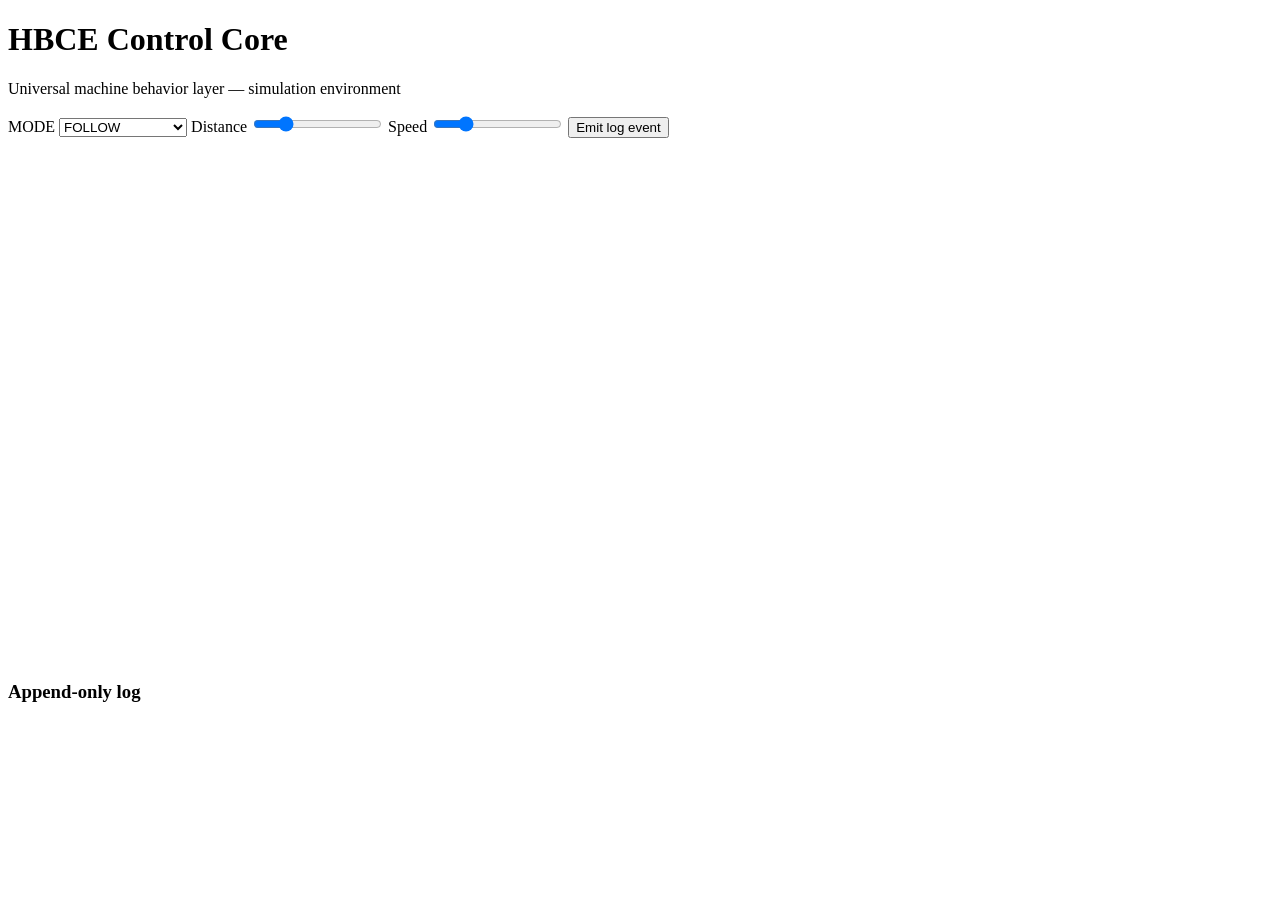
==== sim/control-core/index.html @ 36db41c7 "feat(core): initial autonomous control core simulator (follow/hover/explore + hash log)" ====
<!doctype html>
<html lang="en">
<head>
<meta charset="utf-8">
<meta name="viewport" content="width=device-width, initial-scale=1">
<title>HBCE Control Core — Autonomous Systems Lab</title>
<link rel="stylesheet" href="style.css">
</head>

<body>

<header class="top">
<h1>HBCE Control Core</h1>
<p>Universal machine behavior layer — simulation environment</p>
</header>

<section class="panel">

<div class="controls">
<label>MODE</label>
<select id="mode">
<option value="follow">FOLLOW</option>
<option value="hover">HOVER</option>
<option value="explore">EXPLORE_SAFE</option>
</select>

<label>Distance</label>
<input type="range" id="dist" min="20" max="200" value="60">

<label>Speed</label>
<input type="range" id="speed" min="1" max="10" value="3">

<button onclick="emitEvent()">Emit log event</button>
</div>

<canvas id="sim" width="900" height="520"></canvas>

</section>

<section class="log">
<h3>Append-only log</h3>
<pre id="log"></pre>
</section>

<script src="core.js"></script>
</body>
</html>
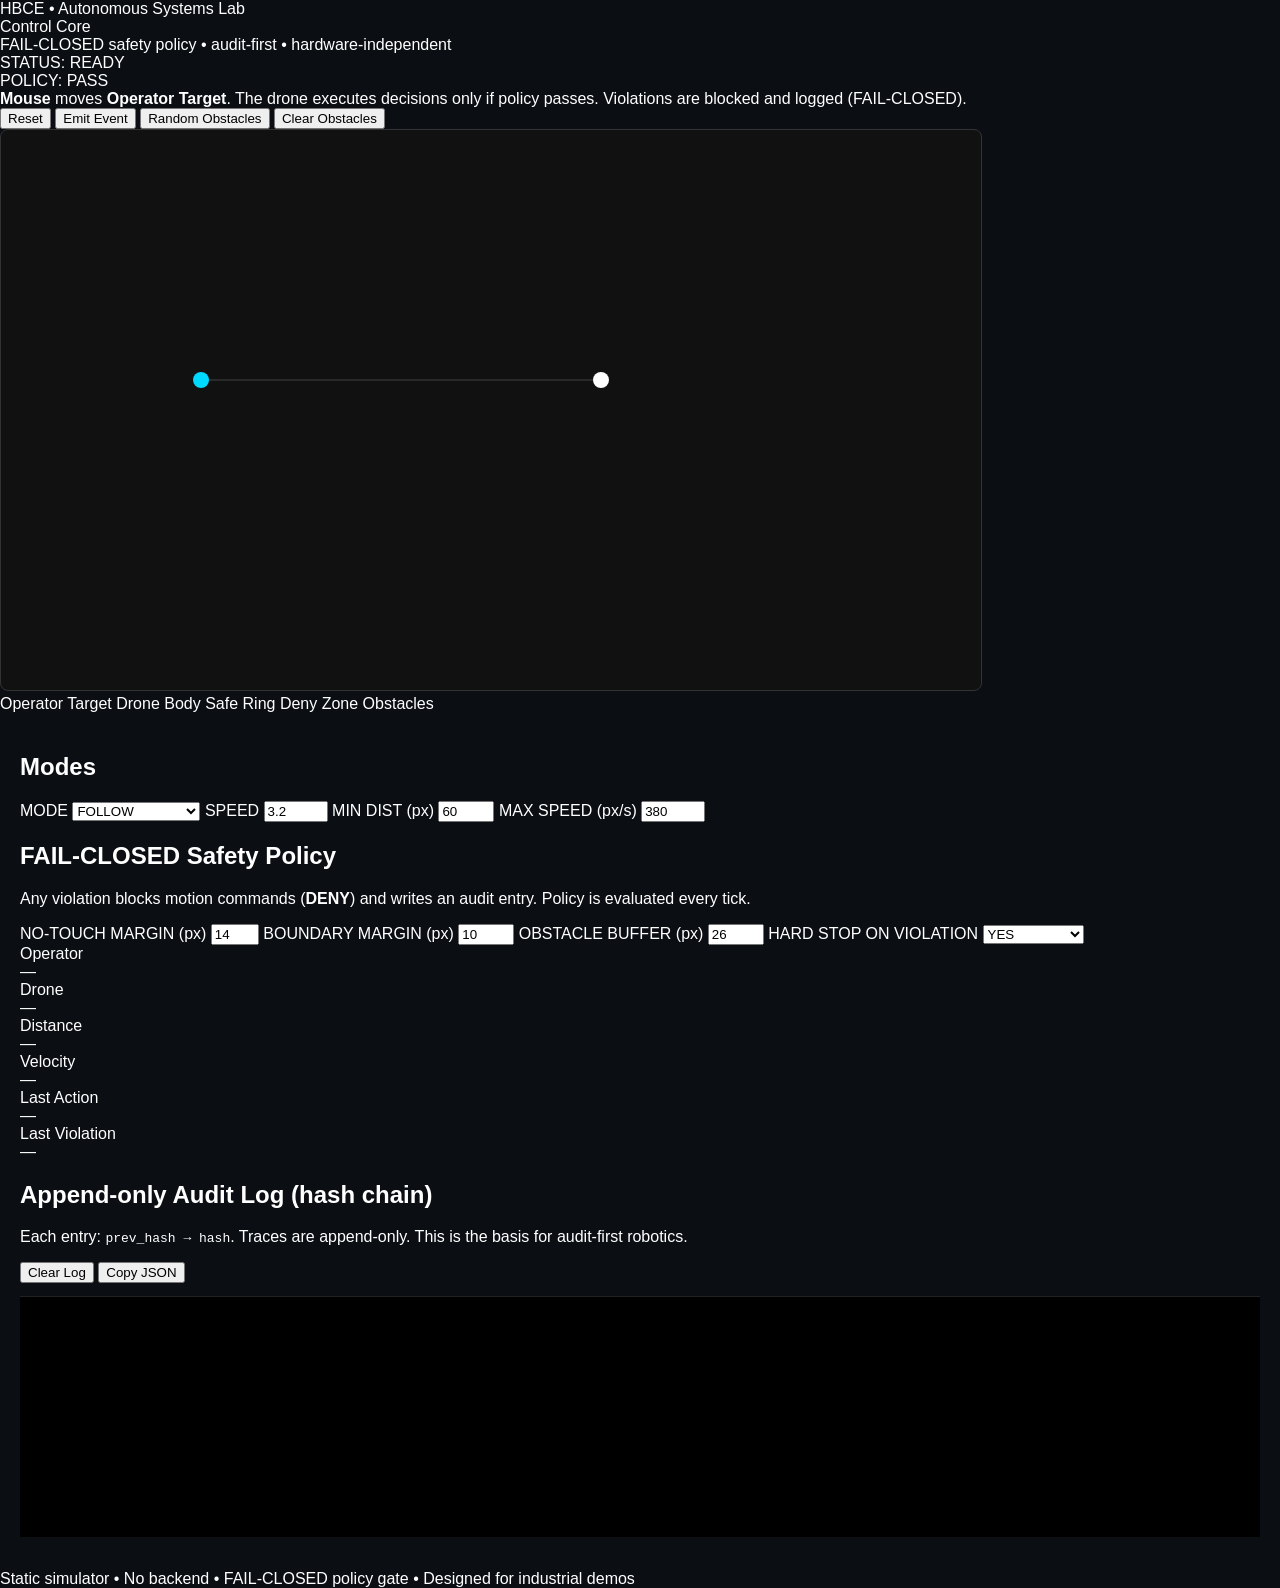
==== commit 651f4084: "feat(core): refactor simulator into FAIL-CLOSED policy gate + audit-first hash-chained log" ====
--- a/sim/control-core/index.html
+++ b/sim/control-core/index.html
@@ -1,47 +1,151 @@
 <!doctype html>
 <html lang="en">
 <head>
-<meta charset="utf-8">
-<meta name="viewport" content="width=device-width, initial-scale=1">
-<title>HBCE Control Core — Autonomous Systems Lab</title>
-<link rel="stylesheet" href="style.css">
+  <meta charset="utf-8" />
+  <meta name="viewport" content="width=device-width, initial-scale=1" />
+  <title>HBCE Control Core — FAIL-CLOSED Policy Simulator</title>
+  <meta name="description" content="Universal machine behavior core. FAIL-CLOSED constraints, safety policy, obstacle avoidance, append-only hash-chained audit log." />
+  <link rel="stylesheet" href="./style.css" />
 </head>
 
 <body>
+  <header class="topbar">
+    <div class="brand">
+      <div class="brand__kicker">HBCE • Autonomous Systems Lab</div>
+      <div class="brand__title">Control Core</div>
+      <div class="brand__sub">FAIL-CLOSED safety policy • audit-first • hardware-independent</div>
+    </div>
 
-<header class="top">
-<h1>HBCE Control Core</h1>
-<p>Universal machine behavior layer — simulation environment</p>
-</header>
+    <div class="statusbar">
+      <div class="pill" id="status">STATUS: READY</div>
+      <div class="pill pill--ghost" id="policyState">POLICY: PASS</div>
+    </div>
+  </header>
 
-<section class="panel">
+  <main class="layout">
+    <section class="stage">
+      <div class="stage__head">
+        <div class="hint">
+          <b>Mouse</b> moves <b>Operator Target</b>. The drone executes decisions only if policy passes.  
+          Violations are blocked and logged (FAIL-CLOSED).
+        </div>
 
-<div class="controls">
-<label>MODE</label>
-<select id="mode">
-<option value="follow">FOLLOW</option>
-<option value="hover">HOVER</option>
-<option value="explore">EXPLORE_SAFE</option>
-</select>
+        <div class="quick">
+          <button class="btn" id="btnReset">Reset</button>
+          <button class="btn btn--ghost" id="btnEmit">Emit Event</button>
+          <button class="btn btn--ghost" id="btnRandomObs">Random Obstacles</button>
+          <button class="btn btn--ghost" id="btnClearObs">Clear Obstacles</button>
+        </div>
+      </div>
 
-<label>Distance</label>
-<input type="range" id="dist" min="20" max="200" value="60">
+      <canvas id="sim" width="980" height="560"></canvas>
 
-<label>Speed</label>
-<input type="range" id="speed" min="1" max="10" value="3">
+      <div class="stage__foot">
+        <div class="legend">
+          <span class="dot dot--op"></span> Operator Target
+          <span class="dot dot--dr"></span> Drone Body
+          <span class="dot dot--safe"></span> Safe Ring
+          <span class="dot dot--deny"></span> Deny Zone
+          <span class="dot dot--obs"></span> Obstacles
+        </div>
+      </div>
+    </section>
 
-<button onclick="emitEvent()">Emit log event</button>
-</div>
+    <aside class="panel">
+      <div class="card">
+        <h2>Modes</h2>
 
-<canvas id="sim" width="900" height="520"></canvas>
+        <div class="grid2">
+          <label class="ctrl">
+            <span>MODE</span>
+            <select id="mode">
+              <option value="FOLLOW" selected>FOLLOW</option>
+              <option value="HOVER">HOVER</option>
+              <option value="EXPLORE_SAFE">EXPLORE_SAFE</option>
+            </select>
+          </label>
 
-</section>
+          <label class="ctrl">
+            <span>SPEED</span>
+            <input id="speed" type="number" min="0.2" max="12" step="0.1" value="3.2" />
+          </label>
 
-<section class="log">
-<h3>Append-only log</h3>
-<pre id="log"></pre>
-</section>
+          <label class="ctrl">
+            <span>MIN DIST (px)</span>
+            <input id="minDist" type="number" min="10" max="240" step="1" value="60" />
+          </label>
 
-<script src="core.js"></script>
+          <label class="ctrl">
+            <span>MAX SPEED (px/s)</span>
+            <input id="maxSpeed" type="number" min="20" max="1200" step="5" value="380" />
+          </label>
+        </div>
+      </div>
+
+      <div class="card">
+        <h2>FAIL-CLOSED Safety Policy</h2>
+        <p class="muted">
+          Any violation blocks motion commands (<b>DENY</b>) and writes an audit entry.
+          Policy is evaluated every tick.
+        </p>
+
+        <div class="grid2">
+          <label class="ctrl">
+            <span>NO-TOUCH MARGIN (px)</span>
+            <input id="noTouch" type="number" min="0" max="80" step="1" value="14" />
+          </label>
+
+          <label class="ctrl">
+            <span>BOUNDARY MARGIN (px)</span>
+            <input id="boundary" type="number" min="0" max="120" step="1" value="10" />
+          </label>
+
+          <label class="ctrl">
+            <span>OBSTACLE BUFFER (px)</span>
+            <input id="obsBuffer" type="number" min="0" max="120" step="1" value="26" />
+          </label>
+
+          <label class="ctrl">
+            <span>HARD STOP ON VIOLATION</span>
+            <select id="hardStop">
+              <option value="YES" selected>YES</option>
+              <option value="NO">NO (log only)</option>
+            </select>
+          </label>
+        </div>
+
+        <div class="policybox">
+          <div class="kv">
+            <div class="k">Operator</div><div class="v" id="tOp">—</div>
+            <div class="k">Drone</div><div class="v" id="tDr">—</div>
+            <div class="k">Distance</div><div class="v" id="tDist">—</div>
+            <div class="k">Velocity</div><div class="v" id="tVel">—</div>
+            <div class="k">Last Action</div><div class="v" id="tAct">—</div>
+            <div class="k">Last Violation</div><div class="v" id="tViol">—</div>
+          </div>
+        </div>
+      </div>
+
+      <div class="card">
+        <h2>Append-only Audit Log (hash chain)</h2>
+        <p class="muted">
+          Each entry: <code>prev_hash → hash</code>. Traces are append-only. This is the basis for audit-first robotics.
+        </p>
+
+        <div class="logbar">
+          <button class="btn btn--danger" id="btnClearLog">Clear Log</button>
+          <button class="btn btn--ghost" id="btnCopyLog">Copy JSON</button>
+        </div>
+
+        <pre class="log" id="log"></pre>
+      </div>
+    </aside>
+  </main>
+
+  <footer class="footer">
+    <div class="muted">Static simulator • No backend • FAIL-CLOSED policy gate • Designed for industrial demos</div>
+  </footer>
+
+  <script src="./core.js"></script>
 </body>
 </html>
--- a/sim/control-core/style.css
+++ b/sim/control-core/style.css
@@ -0,0 +1,40 @@
+body{
+background:#0b0f14;
+color:white;
+font-family:Arial,Helvetica,sans-serif;
+margin:0;
+}
+
+.top{
+padding:20px;
+border-bottom:1px solid #222;
+}
+
+.panel{
+padding:20px;
+}
+
+.controls{
+display:flex;
+gap:15px;
+align-items:center;
+margin-bottom:15px;
+}
+
+canvas{
+background:#111;
+border:1px solid #333;
+border-radius:8px;
+}
+
+.log{
+padding:20px;
+border-top:1px solid #222;
+}
+
+pre{
+background:#000;
+padding:15px;
+height:200px;
+overflow:auto;
+}
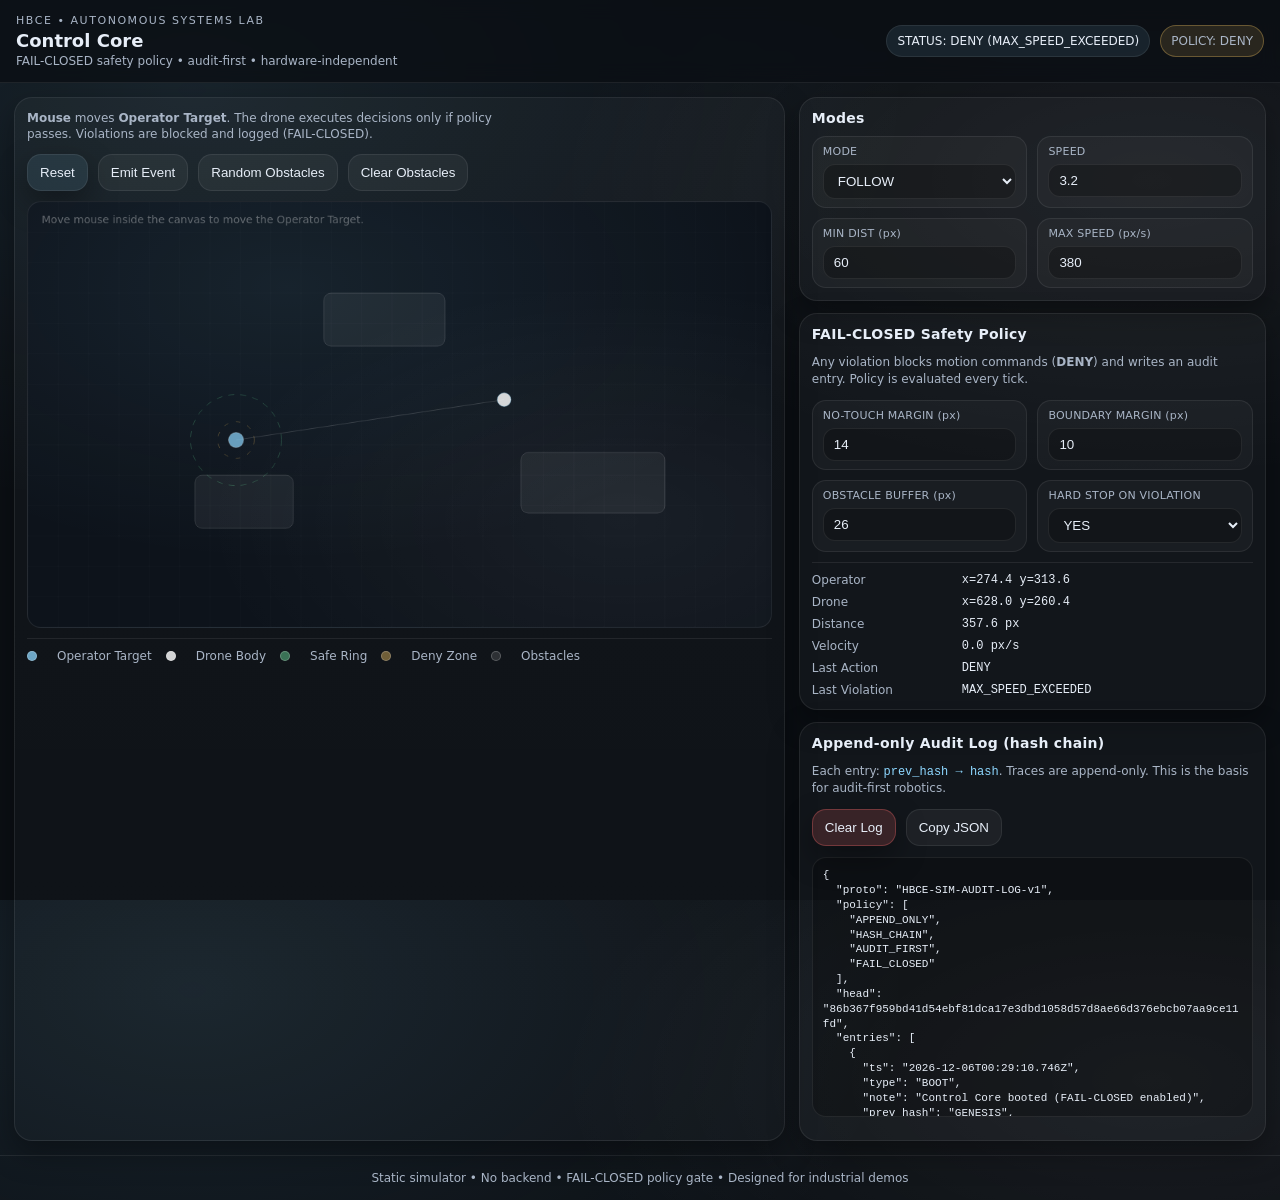
==== commit 43c31f70: "feat(core): refactor simulator into FAIL-CLOSED policy gate + audit-first hash-chained log" ====
--- a/sim/control-core/index.html
+++ b/sim/control-core/index.html
@@ -26,7 +26,7 @@
     <section class="stage">
       <div class="stage__head">
         <div class="hint">
-          <b>Mouse</b> moves <b>Operator Target</b>. The drone executes decisions only if policy passes.  
+          <b>Mouse</b> moves <b>Operator Target</b>. The drone executes decisions only if policy passes.
           Violations are blocked and logged (FAIL-CLOSED).
         </div>
 
--- a/sim/control-core/style.css
+++ b/sim/control-core/style.css
@@ -1,40 +1,224 @@
+:root{
+  --bg:#0b0f14;
+  --panel:#0f1620;
+  --panel2:#0d131b;
+  --text:#e7eef8;
+  --muted:#a9b5c6;
+  --line:rgba(255,255,255,.08);
+  --accent:#8dd7ff;
+  --danger:#ff6b6b;
+  --ok:#7CFFB2;
+  --deny:#ffcc66;
+  --shadow: 0 12px 30px rgba(0,0,0,.35);
+}
+
+*{ box-sizing:border-box; }
+html,body{ height:100%; }
 body{
-background:#0b0f14;
-color:white;
-font-family:Arial,Helvetica,sans-serif;
-margin:0;
-}
-
-.top{
-padding:20px;
-border-bottom:1px solid #222;
-}
+  margin:0;
+  font-family: ui-sans-serif, system-ui, -apple-system, Segoe UI, Roboto, Arial;
+  background: radial-gradient(1200px 700px at 15% 10%, rgba(141,215,255,.10), transparent 60%),
+              radial-gradient(1000px 500px at 90% 20%, rgba(255,255,255,.06), transparent 60%),
+              var(--bg);
+  color:var(--text);
+}
+
+code{ color: var(--accent); }
+
+.topbar{
+  position:sticky; top:0; z-index:10;
+  display:flex; gap:18px; align-items:center; justify-content:space-between;
+  padding:14px 16px;
+  border-bottom:1px solid var(--line);
+  background: rgba(11,15,20,.78);
+  backdrop-filter: blur(10px);
+}
+
+.brand{ display:flex; flex-direction:column; gap:3px; }
+.brand__kicker{
+  font-size:11px; letter-spacing:.14em; text-transform:uppercase;
+  color:var(--muted);
+}
+.brand__title{ font-size:18px; font-weight:900; }
+.brand__sub{ font-size:12px; color:var(--muted); }
+
+.statusbar{ display:flex; gap:10px; flex-wrap:wrap; align-items:center; }
+.pill{
+  padding:8px 10px;
+  border:1px solid var(--line);
+  border-radius:999px;
+  background: rgba(141,215,255,.10);
+  font-size:12px;
+}
+.pill--ghost{ background: rgba(255,255,255,.04); color:var(--muted); }
+.pill--ok{ background: rgba(124,255,178,.10); border-color: rgba(124,255,178,.25); }
+.pill--deny{ background: rgba(255,204,102,.12); border-color: rgba(255,204,102,.30); }
+
+.layout{
+  display:grid;
+  grid-template-columns: 1.65fr 1fr;
+  gap:14px;
+  padding:14px;
+  max-width: 1420px;
+  margin:0 auto;
+}
+
+.stage{
+  border:1px solid var(--line);
+  border-radius:18px;
+  background: linear-gradient(180deg, rgba(255,255,255,.03), rgba(255,255,255,.015));
+  padding:12px;
+  box-shadow: var(--shadow);
+  display:flex;
+  flex-direction:column;
+  gap:10px;
+}
+
+.stage__head{
+  display:flex;
+  gap:12px;
+  justify-content:space-between;
+  align-items:flex-start;
+  flex-wrap:wrap;
+}
+.hint{
+  color:var(--muted);
+  font-size:12px;
+  line-height:1.35;
+  max-width: 62ch;
+}
+.quick{ display:flex; gap:10px; flex-wrap:wrap; }
+
+canvas{
+  width:100%;
+  height:auto;
+  border-radius:14px;
+  border:1px solid var(--line);
+  background: radial-gradient(900px 500px at 35% 20%, rgba(141,215,255,.08), transparent 55%),
+              radial-gradient(700px 400px at 80% 75%, rgba(255,255,255,.05), transparent 60%),
+              var(--panel2);
+}
+
+.stage__foot{
+  border-top:1px solid var(--line);
+  padding-top:10px;
+}
+.legend{
+  display:flex; gap:14px; flex-wrap:wrap;
+  color:var(--muted); font-size:12px;
+  align-items:center;
+}
+.dot{
+  display:inline-block;
+  width:10px; height:10px;
+  border-radius:999px;
+  margin-right:6px;
+  border:1px solid rgba(255,255,255,.22);
+}
+.dot--op{ background: rgba(141,215,255,.75); }
+.dot--dr{ background: rgba(255,255,255,.82); }
+.dot--safe{ background: rgba(124,255,178,.40); }
+.dot--deny{ background: rgba(255,204,102,.40); }
+.dot--obs{ background: rgba(255,255,255,.12); }
 
 .panel{
-padding:20px;
-}
-
-.controls{
-display:flex;
-gap:15px;
-align-items:center;
-margin-bottom:15px;
-}
-
-canvas{
-background:#111;
-border:1px solid #333;
-border-radius:8px;
-}
-
+  display:flex;
+  flex-direction:column;
+  gap:12px;
+}
+
+.card{
+  border:1px solid var(--line);
+  border-radius:18px;
+  background: rgba(255,255,255,.03);
+  padding:12px;
+  box-shadow: var(--shadow);
+}
+.card h2{
+  font-size:14px;
+  margin:0 0 10px 0;
+  letter-spacing:.02em;
+}
+.muted{ color:var(--muted); font-size:12px; line-height:1.4; }
+
+.grid2{
+  display:grid;
+  grid-template-columns: 1fr 1fr;
+  gap:10px;
+}
+
+.ctrl{
+  display:flex;
+  flex-direction:column;
+  gap:6px;
+  padding:8px 10px;
+  border:1px solid var(--line);
+  border-radius:14px;
+  background: rgba(255,255,255,.03);
+}
+.ctrl span{
+  font-size:11px;
+  color:var(--muted);
+  letter-spacing:.02em;
+}
+.ctrl input, .ctrl select{
+  background: rgba(0,0,0,.25);
+  border:1px solid var(--line);
+  color:var(--text);
+  padding:8px 10px;
+  border-radius:12px;
+  outline:none;
+}
+
+.policybox{
+  margin-top:10px;
+  border-top:1px solid var(--line);
+  padding-top:10px;
+}
+.kv{
+  display:grid;
+  grid-template-columns: 140px 1fr;
+  gap:8px 10px;
+  font-size:12px;
+}
+.k{ color:var(--muted); }
+.v{
+  font-family: ui-monospace, SFMono-Regular, Menlo, Consolas, monospace;
+  word-break: break-word;
+}
+
+.btn{
+  border:1px solid var(--line);
+  background: rgba(141,215,255,.10);
+  color:var(--text);
+  padding:10px 12px;
+  border-radius:14px;
+  cursor:pointer;
+  box-shadow: var(--shadow);
+}
+.btn:hover{ filter:brightness(1.08); }
+.btn--ghost{ background: rgba(255,255,255,.05); box-shadow:none; }
+.btn--danger{ background: rgba(255,107,107,.16); border-color: rgba(255,107,107,.30); }
+
+.logbar{ display:flex; gap:10px; flex-wrap:wrap; margin:10px 0; }
 .log{
-padding:20px;
-border-top:1px solid #222;
-}
-
-pre{
-background:#000;
-padding:15px;
-height:200px;
-overflow:auto;
-}
+  height:260px;
+  overflow:auto;
+  background: rgba(0,0,0,.25);
+  border:1px solid var(--line);
+  border-radius:14px;
+  padding:10px;
+  font-size:11px;
+  line-height:1.35;
+  font-family: ui-monospace, SFMono-Regular, Menlo, Consolas, monospace;
+  white-space: pre-wrap;
+  word-break: break-word;
+}
+
+.footer{
+  padding:14px;
+  border-top:1px solid var(--line);
+  color:var(--muted);
+  text-align:center;
+  font-size:12px;
+}
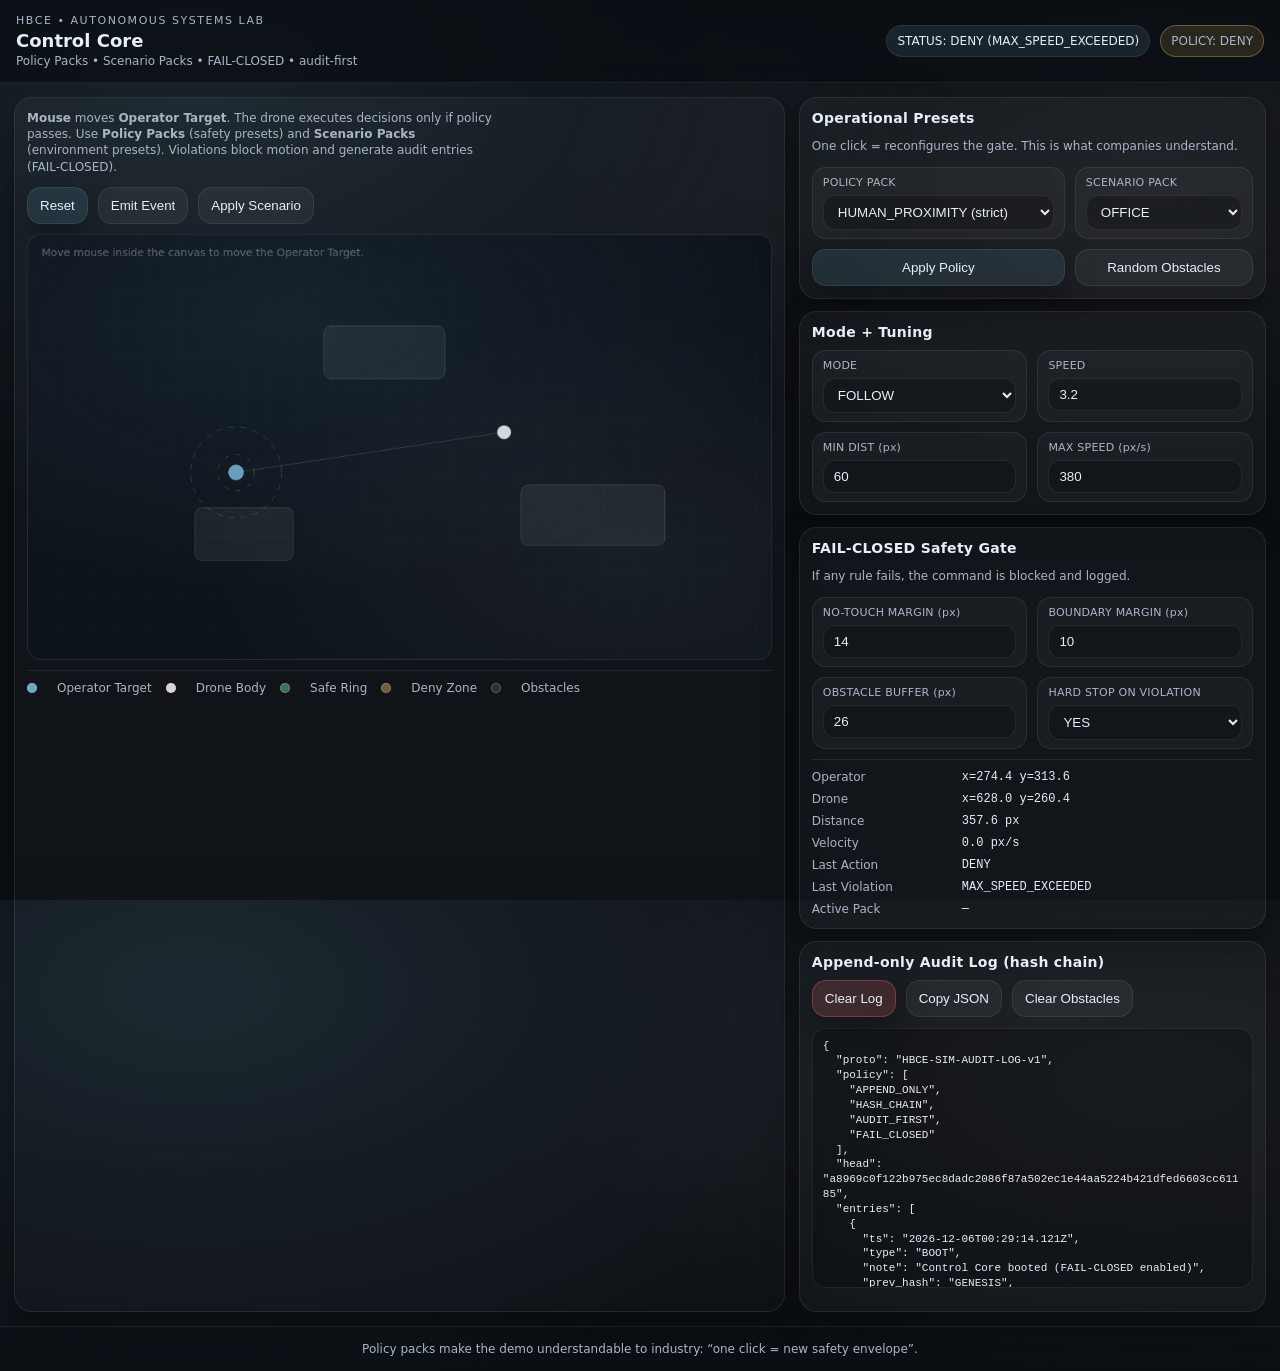
==== commit 37265b69: "feat(core): add policy packs + scenario packs for industrial-grade demos" ====
--- a/sim/control-core/index.html
+++ b/sim/control-core/index.html
@@ -3,8 +3,8 @@
 <head>
   <meta charset="utf-8" />
   <meta name="viewport" content="width=device-width, initial-scale=1" />
-  <title>HBCE Control Core — FAIL-CLOSED Policy Simulator</title>
-  <meta name="description" content="Universal machine behavior core. FAIL-CLOSED constraints, safety policy, obstacle avoidance, append-only hash-chained audit log." />
+  <title>HBCE Control Core — FAIL-CLOSED Policy Packs</title>
+  <meta name="description" content="Universal machine behavior core. Policy Packs + Scenario Packs. FAIL-CLOSED gate and hash-chained audit log." />
   <link rel="stylesheet" href="./style.css" />
 </head>
 
@@ -13,7 +13,7 @@
     <div class="brand">
       <div class="brand__kicker">HBCE • Autonomous Systems Lab</div>
       <div class="brand__title">Control Core</div>
-      <div class="brand__sub">FAIL-CLOSED safety policy • audit-first • hardware-independent</div>
+      <div class="brand__sub">Policy Packs • Scenario Packs • FAIL-CLOSED • audit-first</div>
     </div>
 
     <div class="statusbar">
@@ -27,14 +27,14 @@
       <div class="stage__head">
         <div class="hint">
           <b>Mouse</b> moves <b>Operator Target</b>. The drone executes decisions only if policy passes.
-          Violations are blocked and logged (FAIL-CLOSED).
+          Use <b>Policy Packs</b> (safety presets) and <b>Scenario Packs</b> (environment presets).
+          Violations block motion and generate audit entries (FAIL-CLOSED).
         </div>
 
         <div class="quick">
           <button class="btn" id="btnReset">Reset</button>
           <button class="btn btn--ghost" id="btnEmit">Emit Event</button>
-          <button class="btn btn--ghost" id="btnRandomObs">Random Obstacles</button>
-          <button class="btn btn--ghost" id="btnClearObs">Clear Obstacles</button>
+          <button class="btn btn--ghost" id="btnApplyScenario">Apply Scenario</button>
         </div>
       </div>
 
@@ -53,7 +53,37 @@
 
     <aside class="panel">
       <div class="card">
-        <h2>Modes</h2>
+        <h2>Operational Presets</h2>
+        <p class="muted">One click = reconfigures the gate. This is what companies understand.</p>
+
+        <div class="grid2">
+          <label class="ctrl">
+            <span>POLICY PACK</span>
+            <select id="policyPack">
+              <option value="HUMAN_PROXIMITY" selected>HUMAN_PROXIMITY (strict)</option>
+              <option value="WAREHOUSE">WAREHOUSE (balanced)</option>
+              <option value="INSPECTION">INSPECTION (slow + safe)</option>
+              <option value="LAB_CLEANROOM">LAB_CLEANROOM (very strict)</option>
+            </select>
+          </label>
+
+          <label class="ctrl">
+            <span>SCENARIO PACK</span>
+            <select id="scenarioPack">
+              <option value="OFFICE" selected>OFFICE</option>
+              <option value="WAREHOUSE">WAREHOUSE</option>
+              <option value="CORRIDOR">CORRIDOR</option>
+              <option value="CLUTTERED">CLUTTERED</option>
+            </select>
+          </label>
+
+          <button class="btn" id="btnApplyPolicy">Apply Policy</button>
+          <button class="btn btn--ghost" id="btnRandomObs">Random Obstacles</button>
+        </div>
+      </div>
+
+      <div class="card">
+        <h2>Mode + Tuning</h2>
 
         <div class="grid2">
           <label class="ctrl">
@@ -83,26 +113,23 @@
       </div>
 
       <div class="card">
-        <h2>FAIL-CLOSED Safety Policy</h2>
-        <p class="muted">
-          Any violation blocks motion commands (<b>DENY</b>) and writes an audit entry.
-          Policy is evaluated every tick.
-        </p>
+        <h2>FAIL-CLOSED Safety Gate</h2>
+        <p class="muted">If any rule fails, the command is blocked and logged.</p>
 
         <div class="grid2">
           <label class="ctrl">
             <span>NO-TOUCH MARGIN (px)</span>
-            <input id="noTouch" type="number" min="0" max="80" step="1" value="14" />
+            <input id="noTouch" type="number" min="0" max="120" step="1" value="14" />
           </label>
 
           <label class="ctrl">
             <span>BOUNDARY MARGIN (px)</span>
-            <input id="boundary" type="number" min="0" max="120" step="1" value="10" />
+            <input id="boundary" type="number" min="0" max="160" step="1" value="10" />
           </label>
 
           <label class="ctrl">
             <span>OBSTACLE BUFFER (px)</span>
-            <input id="obsBuffer" type="number" min="0" max="120" step="1" value="26" />
+            <input id="obsBuffer" type="number" min="0" max="160" step="1" value="26" />
           </label>
 
           <label class="ctrl">
@@ -122,19 +149,17 @@
             <div class="k">Velocity</div><div class="v" id="tVel">—</div>
             <div class="k">Last Action</div><div class="v" id="tAct">—</div>
             <div class="k">Last Violation</div><div class="v" id="tViol">—</div>
+            <div class="k">Active Pack</div><div class="v" id="tPack">—</div>
           </div>
         </div>
       </div>
 
       <div class="card">
         <h2>Append-only Audit Log (hash chain)</h2>
-        <p class="muted">
-          Each entry: <code>prev_hash → hash</code>. Traces are append-only. This is the basis for audit-first robotics.
-        </p>
-
         <div class="logbar">
           <button class="btn btn--danger" id="btnClearLog">Clear Log</button>
           <button class="btn btn--ghost" id="btnCopyLog">Copy JSON</button>
+          <button class="btn btn--ghost" id="btnClearObs">Clear Obstacles</button>
         </div>
 
         <pre class="log" id="log"></pre>
@@ -143,7 +168,7 @@
   </main>
 
   <footer class="footer">
-    <div class="muted">Static simulator • No backend • FAIL-CLOSED policy gate • Designed for industrial demos</div>
+    <div class="muted">Policy packs make the demo understandable to industry: “one click = new safety envelope”.</div>
   </footer>
 
   <script src="./core.js"></script>
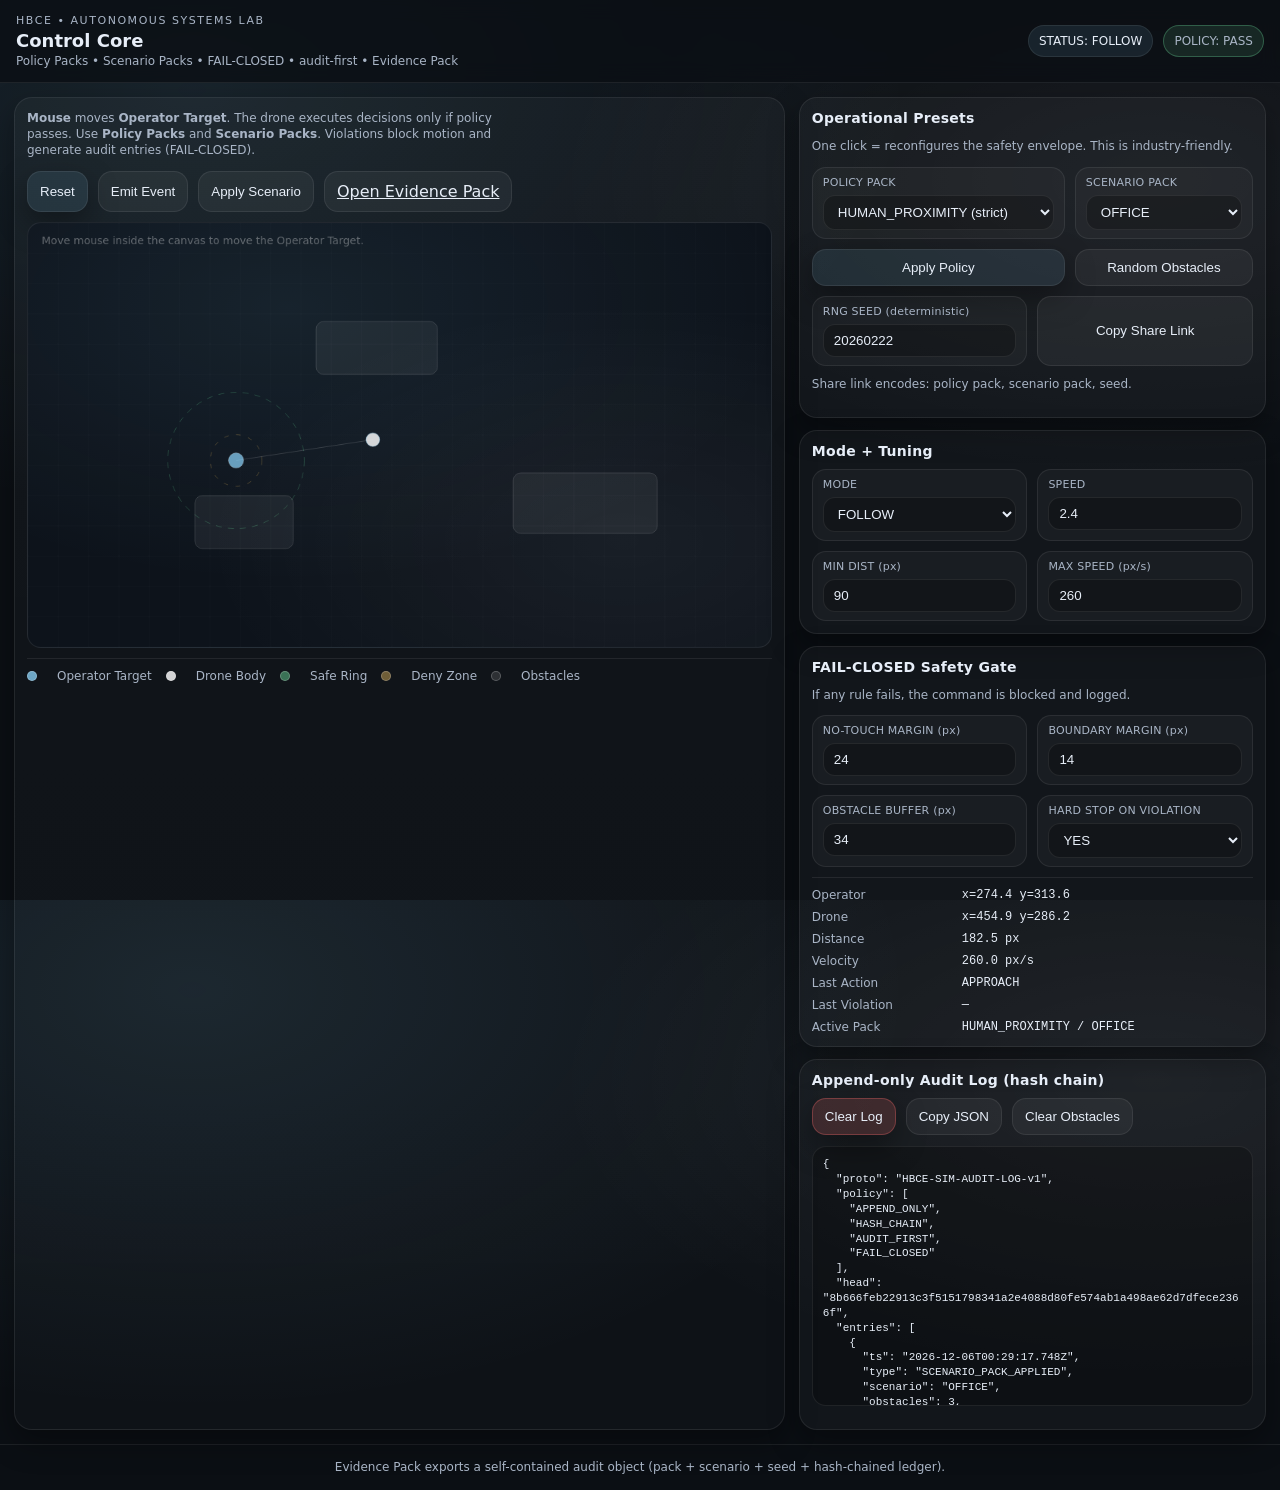
==== commit ddb50ce4: "feat(core): add evidence pack export + deterministic share link (policy/scenario/seed) + state persi" ====
--- a/sim/control-core/index.html
+++ b/sim/control-core/index.html
@@ -3,8 +3,8 @@
 <head>
   <meta charset="utf-8" />
   <meta name="viewport" content="width=device-width, initial-scale=1" />
-  <title>HBCE Control Core — FAIL-CLOSED Policy Packs</title>
-  <meta name="description" content="Universal machine behavior core. Policy Packs + Scenario Packs. FAIL-CLOSED gate and hash-chained audit log." />
+  <title>HBCE Control Core — Policy Packs + Evidence Export</title>
+  <meta name="description" content="Universal machine behavior core. Policy Packs + Scenario Packs. FAIL-CLOSED gate and hash-chained audit log. Evidence Pack export + replay." />
   <link rel="stylesheet" href="./style.css" />
 </head>
 
@@ -13,7 +13,7 @@
     <div class="brand">
       <div class="brand__kicker">HBCE • Autonomous Systems Lab</div>
       <div class="brand__title">Control Core</div>
-      <div class="brand__sub">Policy Packs • Scenario Packs • FAIL-CLOSED • audit-first</div>
+      <div class="brand__sub">Policy Packs • Scenario Packs • FAIL-CLOSED • audit-first • Evidence Pack</div>
     </div>
 
     <div class="statusbar">
@@ -27,14 +27,14 @@
       <div class="stage__head">
         <div class="hint">
           <b>Mouse</b> moves <b>Operator Target</b>. The drone executes decisions only if policy passes.
-          Use <b>Policy Packs</b> (safety presets) and <b>Scenario Packs</b> (environment presets).
-          Violations block motion and generate audit entries (FAIL-CLOSED).
+          Use <b>Policy Packs</b> and <b>Scenario Packs</b>. Violations block motion and generate audit entries (FAIL-CLOSED).
         </div>
 
         <div class="quick">
           <button class="btn" id="btnReset">Reset</button>
           <button class="btn btn--ghost" id="btnEmit">Emit Event</button>
           <button class="btn btn--ghost" id="btnApplyScenario">Apply Scenario</button>
+          <a class="btn btn--ghost" id="btnEvidence" href="./evidence-pack.html">Open Evidence Pack</a>
         </div>
       </div>
 
@@ -54,7 +54,7 @@
     <aside class="panel">
       <div class="card">
         <h2>Operational Presets</h2>
-        <p class="muted">One click = reconfigures the gate. This is what companies understand.</p>
+        <p class="muted">One click = reconfigures the safety envelope. This is industry-friendly.</p>
 
         <div class="grid2">
           <label class="ctrl">
@@ -80,6 +80,19 @@
           <button class="btn" id="btnApplyPolicy">Apply Policy</button>
           <button class="btn btn--ghost" id="btnRandomObs">Random Obstacles</button>
         </div>
+
+        <div class="grid2" style="margin-top:10px;">
+          <label class="ctrl">
+            <span>RNG SEED (deterministic)</span>
+            <input id="seed" type="number" min="1" max="999999999" step="1" value="20260222" />
+          </label>
+
+          <button class="btn btn--ghost" id="btnShare">Copy Share Link</button>
+        </div>
+
+        <p class="muted" style="margin-top:10px;">
+          Share link encodes: policy pack, scenario pack, seed.
+        </p>
       </div>
 
       <div class="card">
@@ -168,7 +181,7 @@
   </main>
 
   <footer class="footer">
-    <div class="muted">Policy packs make the demo understandable to industry: “one click = new safety envelope”.</div>
+    <div class="muted">Evidence Pack exports a self-contained audit object (pack + scenario + seed + hash-chained ledger).</div>
   </footer>
 
   <script src="./core.js"></script>
